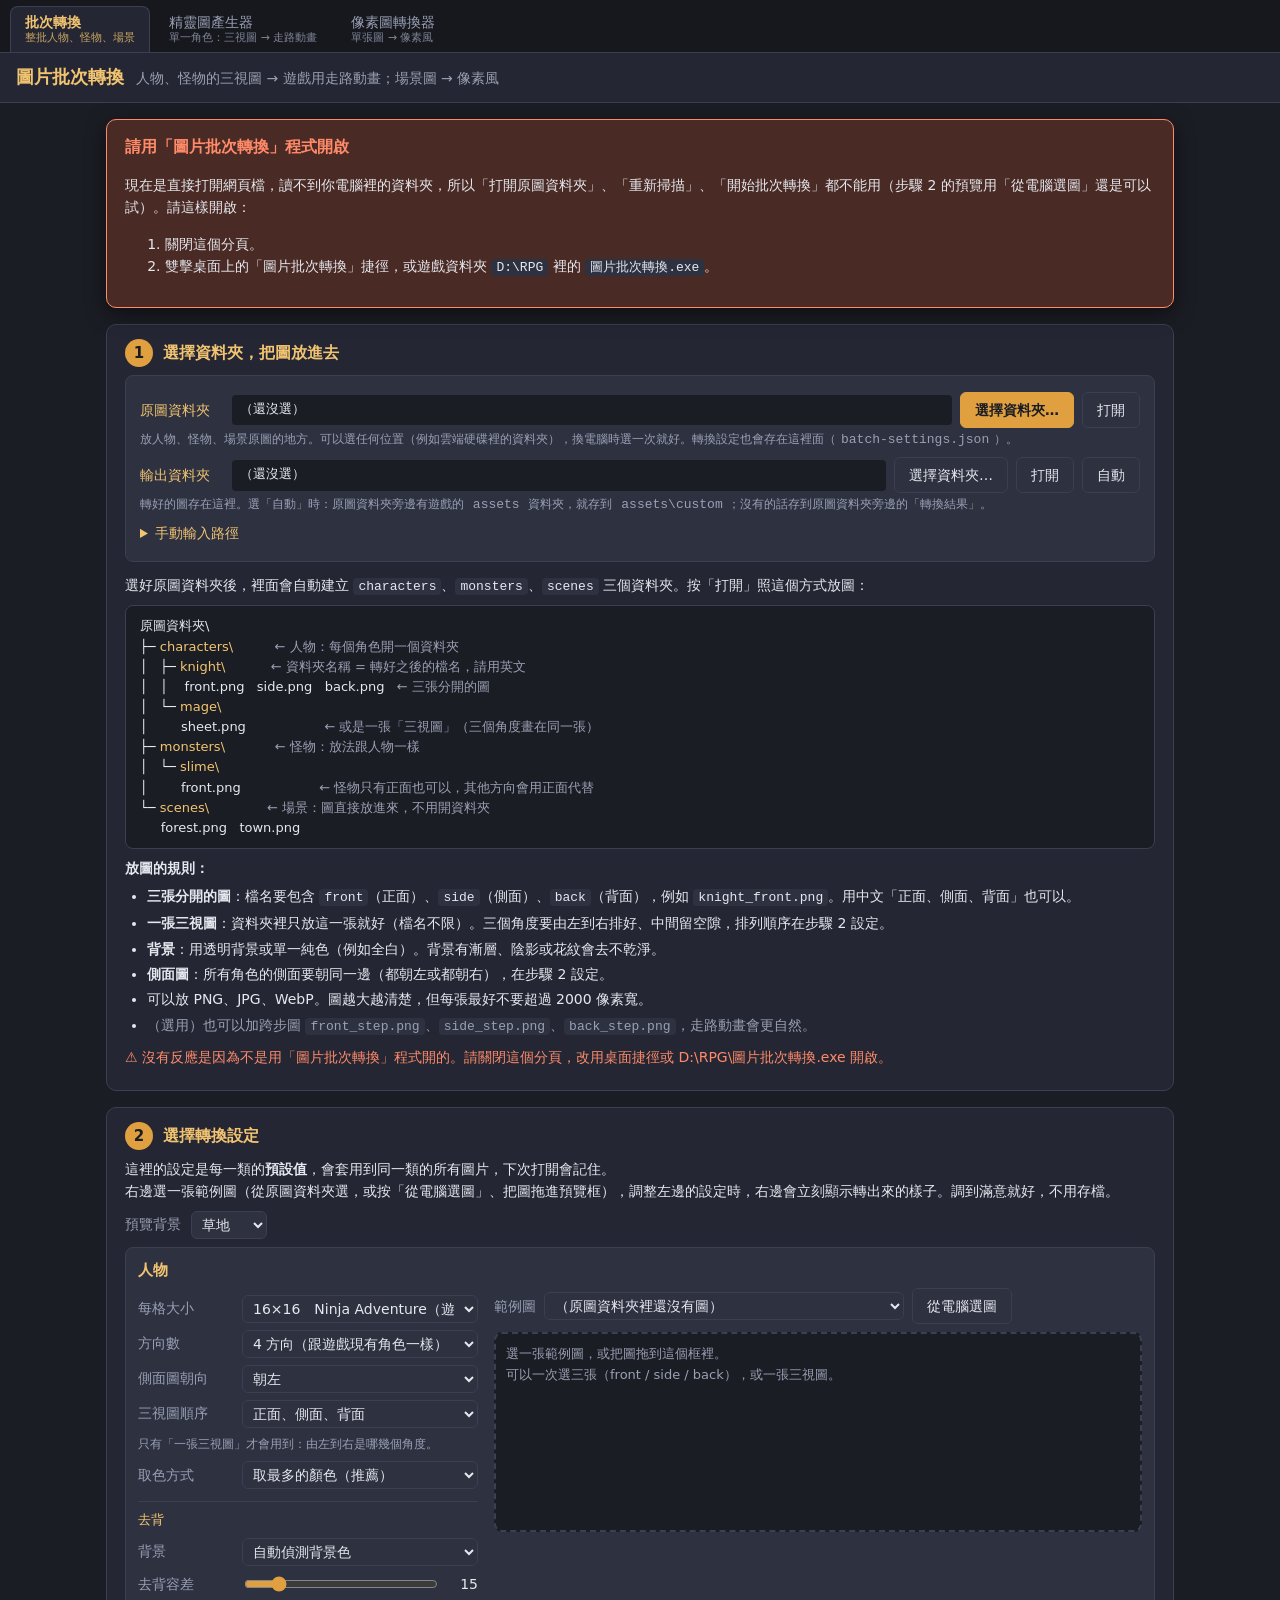
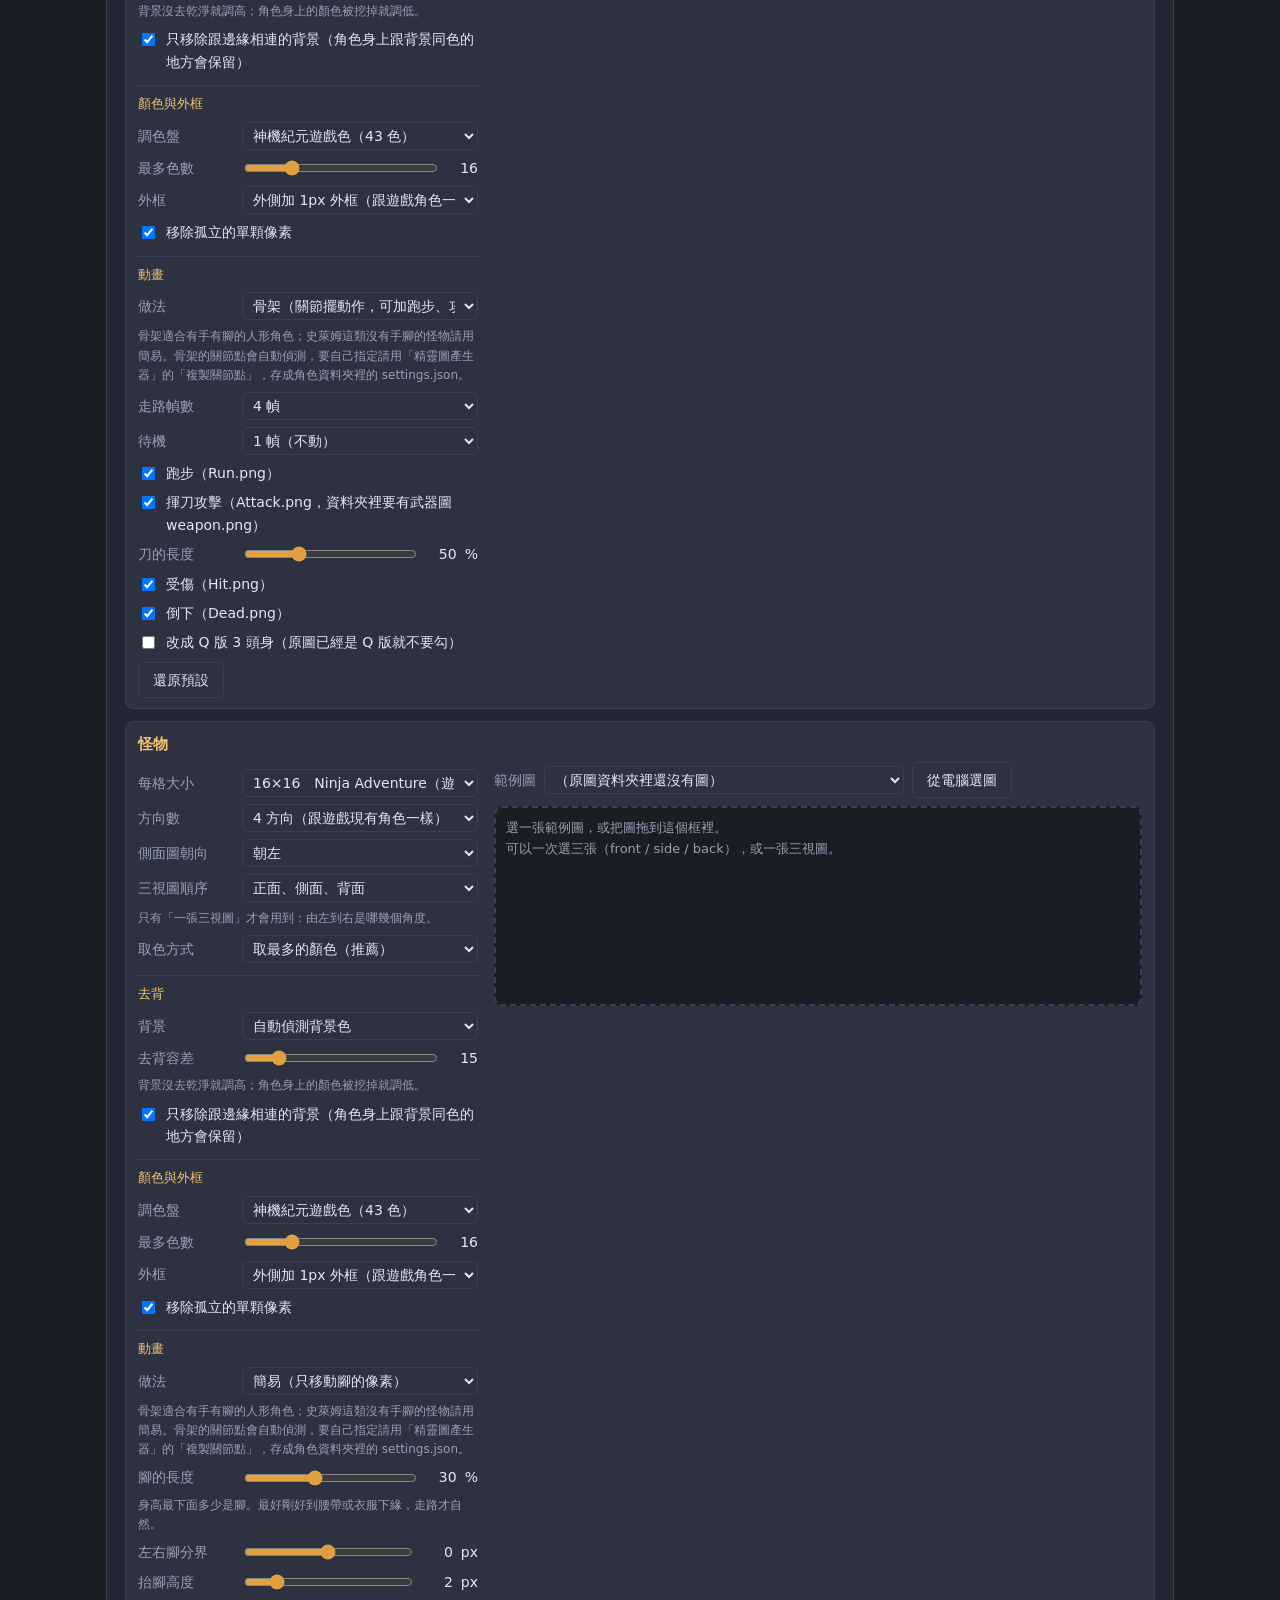
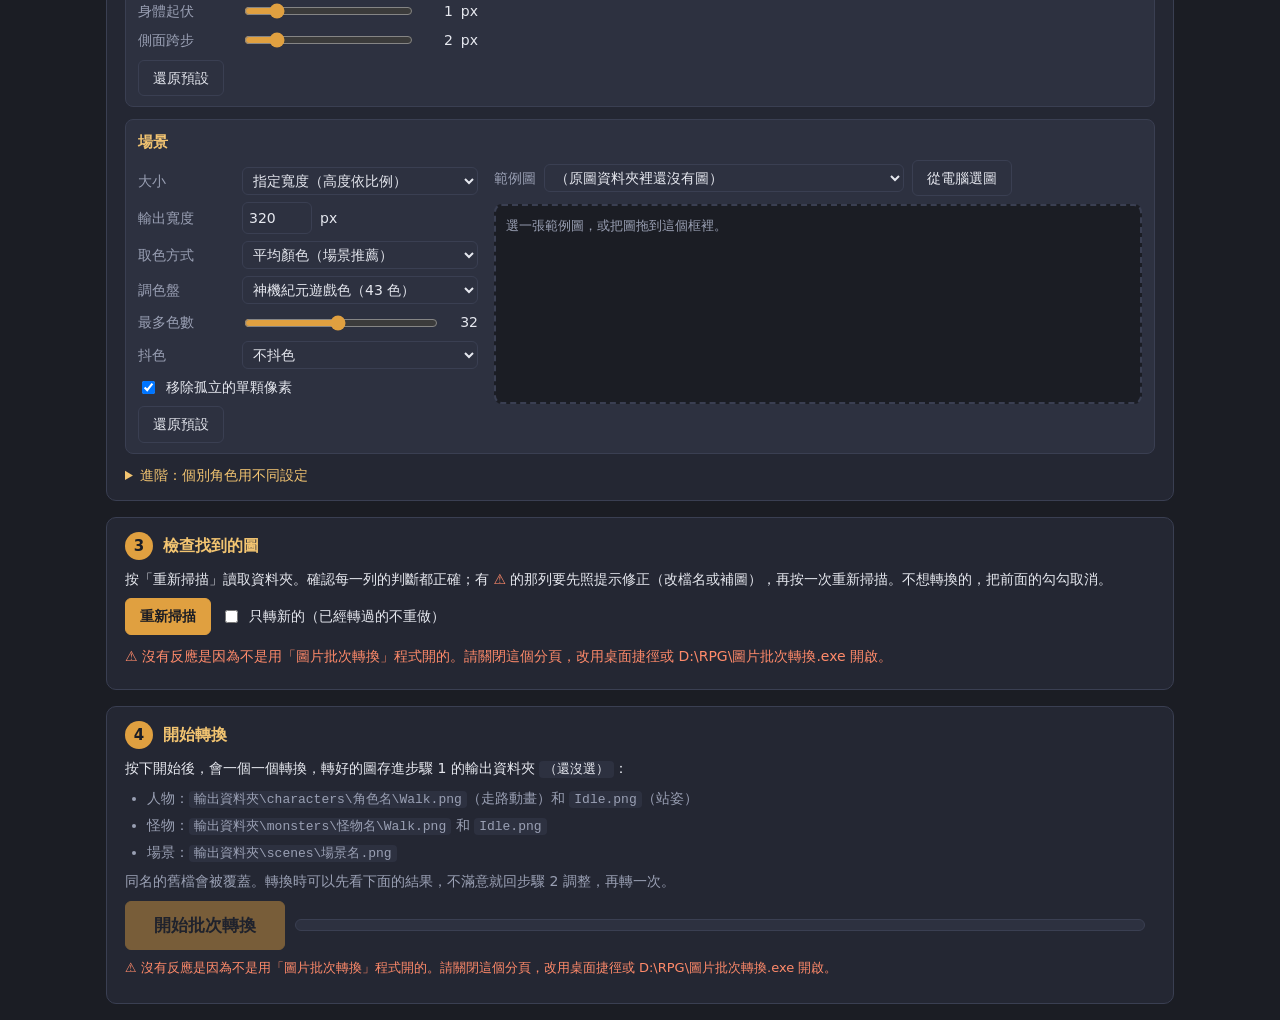
==== tools/batch.html @ 0fbf4b80 "新增圖片批次轉換工具、武士與精靈弓箭手新外觀、跑步 - 武士職業改用高解析 Q 版武士（48×64，走路、待機呼吸、跑步、揮刀、受傷、倒下） - 忍者職業換成精靈弓箭手外觀（拉弓射箭，普通射擊改成射箭" ====
<!doctype html>
<html lang="zh-Hant">
<head>
<meta charset="utf-8">
<meta name="viewport" content="width=device-width, initial-scale=1">
<title>圖片批次轉換</title>
<link rel="icon" href="batch-icon.png">
<style>
:root {
  --bg: #1b1d24; --panel: #242733; --panel2: #2d3140; --line: #3a3f52;
  --text: #e6e8ef; --dim: #9aa0b4; --accent: #e0a040; --accent2: #f2c471; --warn: #ff8a6a; --ok: #7fd18b;
}
* { box-sizing: border-box; }
html, body { margin: 0; }
body {
  background: var(--bg); color: var(--text);
  font: 14px/1.6 "Microsoft JhengHei", "PingFang TC", "Noto Sans TC", system-ui, sans-serif;
}
header { display: flex; align-items: center; gap: 12px; flex-wrap: wrap; padding: 10px 16px; background: var(--panel); border-bottom: 1px solid var(--line); }
header h1 { font-size: 18px; margin: 0; color: var(--accent2); }
header .sp { flex: 1; }
header a { color: var(--dim); }
main { max-width: 1100px; margin: 0 auto; padding: 16px; display: flex; flex-direction: column; gap: 16px; }
button, select, input[type=number], input[type=text] {
  font: inherit; color: var(--text); background: var(--panel2); border: 1px solid var(--line); border-radius: 6px;
}
button { padding: 6px 14px; cursor: pointer; }
button:hover:not(:disabled) { border-color: var(--accent); }
button:disabled { opacity: .45; cursor: default; }
button.primary { background: var(--accent); color: #1b1d24; border-color: var(--accent); font-weight: bold; }
button.big { font-size: 17px; padding: 10px 28px; }
select, input[type=number], input[type=text] { padding: 4px 6px; }
input[type=number] { width: 70px; }
input[type=color] { width: 40px; height: 28px; padding: 0 2px; border: 1px solid var(--line); border-radius: 6px; background: var(--panel2); }
input[type=range] { flex: 1; min-width: 80px; accent-color: var(--accent); }
code, pre { font-family: Consolas, "Courier New", monospace; }
code { background: var(--panel2); padding: 1px 5px; border-radius: 4px; font-size: 13px; }
[hidden] { display: none !important; }

.step { background: var(--panel); border: 1px solid var(--line); border-radius: 10px; padding: 14px 18px; }
.step > h2 { margin: 0 0 8px; font-size: 16px; color: var(--accent2); display: flex; align-items: center; gap: 10px; }
.step > h2 .n { width: 28px; height: 28px; border-radius: 50%; background: var(--accent); color: #1b1d24; display: inline-flex; align-items: center; justify-content: center; font-size: 15px; flex: none; }
.step p { margin: 6px 0; }
.step ol, .step ul { margin: 6px 0; padding-left: 22px; }
.step li { margin: 3px 0; }
.dim { color: var(--dim); }
.warn { color: var(--warn); }
.ok { color: var(--ok); }
.tree { background: var(--bg); border: 1px solid var(--line); border-radius: 8px; padding: 10px 14px; overflow-x: auto; font-size: 13px; line-height: 1.55; margin: 8px 0; white-space: pre; }
.tree b { color: var(--accent2); font-weight: normal; }
.tree i { color: var(--dim); font-style: normal; }
.folders { background: var(--panel2); border: 1px solid var(--line); border-radius: 8px; padding: 10px 14px; margin: 8px 0 12px; }
.frow { display: flex; align-items: center; gap: 8px; flex-wrap: wrap; margin: 6px 0 2px; }
.flabel { width: 84px; flex: none; color: var(--accent2); }
.fpath { flex: 1; min-width: 200px; background: var(--bg); padding: 5px 8px; word-break: break-all; }
.frow input[type=text] { flex: 1; min-width: 200px; }
.gboxes { display: flex; flex-direction: column; gap: 12px; }
.box { background: var(--panel2); border: 1px solid var(--line); border-radius: 8px; padding: 10px 12px; }
.box h3 { margin: 0 0 6px; font-size: 15px; color: var(--accent2); }
.gwrap { display: grid; grid-template-columns: minmax(280px, 340px) minmax(0, 1fr); gap: 16px; align-items: start; }
@media (max-width: 760px) { .gwrap { grid-template-columns: minmax(0, 1fr); } }
.fhead { margin: 12px 0 2px; color: var(--accent2); font-size: 13px; border-top: 1px solid var(--line); padding-top: 8px; }
.pvcol { min-width: 0; }
.pvpick { display: flex; gap: 8px; align-items: center; flex-wrap: wrap; }
.pvpick select { flex: 1; min-width: 140px; max-width: 360px; }
.pvarea { background: var(--bg); border: 2px dashed var(--line); border-radius: 8px; padding: 10px; min-height: 200px; margin-top: 8px; }
.pvarea.over { border-color: var(--accent); }
.pvmsg { font-size: 13px; }
.pvsub { font-size: 12px; color: var(--dim); margin: 10px 0 4px; }
.pvrow { display: flex; gap: 10px; flex-wrap: wrap; align-items: flex-end; }
.pvrow figure { margin: 0; text-align: center; min-width: 0; }
.pvrow figcaption { font-size: 12px; color: var(--dim); margin-top: 2px; }
.pvout canvas { image-rendering: pixelated; display: block; max-width: 100%; }
.pvout canvas.orig { image-rendering: auto; }
.stagebox { padding: 6px; border-radius: 6px; display: inline-block; max-width: 100%; }
.checker { background-color: #c8c8c8; background-image:
  linear-gradient(45deg, #9e9e9e 25%, transparent 25%), linear-gradient(-45deg, #9e9e9e 25%, transparent 25%),
  linear-gradient(45deg, transparent 75%, #9e9e9e 75%), linear-gradient(-45deg, transparent 75%, #9e9e9e 75%);
  background-size: 16px 16px; background-position: 0 0, 0 8px, 8px -8px, -8px 0; }
.bg-grass { background: #6f9a45; } .bg-camp { background: #b98f5c; } .bg-black { background: #111; } .bg-white { background: #fff; }
.row { display: flex; align-items: center; gap: 8px; margin: 7px 0; flex-wrap: wrap; }
.row > span:first-child { width: 96px; flex: none; color: var(--dim); }
.row output { width: 30px; text-align: right; font-variant-numeric: tabular-nums; }
.row select { flex: 1; min-width: 0; }
.row.chk { flex-wrap: nowrap; align-items: flex-start; }
.row.chk > span { width: auto !important; color: var(--text) !important; }
.row.chk input { margin-top: 5px; }
.hint { color: var(--dim); font-size: 12px; margin: 2px 0 6px; }
details summary { cursor: pointer; color: var(--accent2); }
.bar { display: flex; gap: 10px; align-items: center; flex-wrap: wrap; margin: 8px 0; }

.list { width: 100%; border-collapse: collapse; margin: 6px 0 12px; }
.list th, .list td { border-bottom: 1px solid var(--line); padding: 6px 8px; text-align: left; vertical-align: middle; }
.list th { color: var(--dim); font-weight: normal; font-size: 12px; }
.list td.thumbs { white-space: nowrap; }
.list img { height: 44px; max-width: 70px; object-fit: contain; background: #c8c8c8; border-radius: 3px; margin-right: 4px; vertical-align: middle; }
.tag { display: inline-block; font-size: 11px; padding: 0 6px; border-radius: 4px; background: var(--line); color: var(--dim); margin-left: 6px; }
.tag.done { background: #2f4a35; color: var(--ok); }
.grp-title { margin: 12px 0 2px; font-size: 14px; color: var(--accent2); }

.progress { height: 12px; background: var(--panel2); border-radius: 6px; overflow: hidden; border: 1px solid var(--line); flex: 1; min-width: 160px; }
.progress > div { height: 100%; width: 0; background: var(--accent); transition: width .2s; }
#log { background: var(--bg); border: 1px solid var(--line); border-radius: 8px; padding: 8px 12px; max-height: 220px; overflow-y: auto; font-size: 13px; margin-top: 8px; }
#log div { margin: 2px 0; }
.results { display: grid; grid-template-columns: repeat(auto-fill, minmax(240px, 1fr)); gap: 10px; margin-top: 10px; }
.res { background: var(--panel2); border: 1px solid var(--line); border-radius: 8px; padding: 8px 10px; }
.res.fail { border-color: var(--warn); }
.res h4 { margin: 0 0 6px; font-size: 14px; display: flex; gap: 6px; align-items: center; }
.res .pv { background: #6f9a45; border-radius: 6px; padding: 6px; display: flex; flex-direction: column; gap: 8px; align-items: flex-start; }
.res canvas { image-rendering: pixelated; display: block; }
.res .msg { font-size: 12px; margin-top: 4px; }
.res .path { font-size: 11px; color: var(--dim); margin-top: 4px; word-break: break-all; }
#noServer { position: sticky; top: 8px; z-index: 5; box-shadow: 0 6px 20px rgba(0,0,0,.5); background: #4a2a24; border: 1px solid var(--warn); border-radius: 10px; padding: 14px 18px; }
#noServer h2 { margin: 0 0 6px; font-size: 16px; color: var(--warn); }
</style>
</head>
<body>
<header>
  <h1>圖片批次轉換</h1>
  <span class="dim">人物、怪物的三視圖 → 遊戲用走路動畫；場景圖 → 像素風</span>
</header>

<main>
<section id="noServer" hidden>
  <h2>請用「圖片批次轉換」程式開啟</h2>
  <p>現在是直接打開網頁檔，讀不到你電腦裡的資料夾，所以「打開原圖資料夾」、「重新掃描」、「開始批次轉換」都不能用（步驟 2 的預覽用「從電腦選圖」還是可以試）。請這樣開啟：</p>
  <ol>
    <li>關閉這個分頁。</li>
    <li>雙擊桌面上的「圖片批次轉換」捷徑，或遊戲資料夾 <code>D:\RPG</code> 裡的 <code>圖片批次轉換.exe</code>。</li>
  </ol>
</section>

<!-- 步驟 1 -->
<section class="step">
  <h2><span class="n">1</span>選擇資料夾，把圖放進去</h2>
  <div class="folders">
    <div class="frow">
      <span class="flabel">原圖資料夾</span>
      <code class="fpath" id="srcPath">（還沒選）</code>
      <button class="primary" id="pickSrc">選擇資料夾…</button>
      <button id="openSrc">打開</button>
    </div>
    <div class="hint">放人物、怪物、場景原圖的地方。可以選任何位置（例如雲端硬碟裡的資料夾），換電腦時選一次就好。轉換設定也會存在這裡面（<code>batch-settings.json</code>）。</div>
    <div class="frow">
      <span class="flabel">輸出資料夾</span>
      <code class="fpath" id="outPath">（還沒選）</code>
      <button id="pickOut">選擇資料夾…</button>
      <button id="openOut">打開</button>
      <button id="autoOut" title="依原圖資料夾自動決定">自動</button>
    </div>
    <div class="hint">轉好的圖存在這裡。選「自動」時：原圖資料夾旁邊有遊戲的 <code>assets</code> 資料夾，就存到 <code>assets\custom</code>；沒有的話存到原圖資料夾旁邊的「轉換結果」。</div>
    <details>
      <summary>手動輸入路徑</summary>
      <div class="frow" style="margin-top:6px"><span class="flabel">原圖資料夾</span><input type="text" id="srcInput" placeholder="例如 D:\RPG\art-src"><button id="srcApply">套用</button></div>
      <div class="frow"><span class="flabel">輸出資料夾</span><input type="text" id="outInput" placeholder="例如 D:\RPG\assets\custom"><button id="outApply">套用</button></div>
    </details>
    <div id="folderMsg" class="hint" style="font-size:13px"></div>
  </div>
  <p>選好原圖資料夾後，裡面會自動建立 <code>characters</code>、<code>monsters</code>、<code>scenes</code> 三個資料夾。按「打開」照這個方式放圖：</p>
<div class="tree">原圖資料夾\
├─ <b>characters\</b>          <i>← 人物：每個角色開一個資料夾</i>
│   ├─ <b>knight\</b>           <i>← 資料夾名稱 = 轉好之後的檔名，請用英文</i>
│   │    front.png   side.png   back.png   <i>← 三張分開的圖</i>
│   └─ <b>mage\</b>
│        sheet.png                   <i>← 或是一張「三視圖」（三個角度畫在同一張）</i>
├─ <b>monsters\</b>            <i>← 怪物：放法跟人物一樣</i>
│   └─ <b>slime\</b>
│        front.png                   <i>← 怪物只有正面也可以，其他方向會用正面代替</i>
└─ <b>scenes\</b>              <i>← 場景：圖直接放進來，不用開資料夾</i>
     forest.png   town.png</div>
  <p><b>放圖的規則：</b></p>
  <ul>
    <li><b>三張分開的圖</b>：檔名要包含 <code>front</code>（正面）、<code>side</code>（側面）、<code>back</code>（背面），例如 <code>knight_front.png</code>。用中文「正面、側面、背面」也可以。</li>
    <li><b>一張三視圖</b>：資料夾裡只放這一張就好（檔名不限）。三個角度要由左到右排好、中間留空隙，排列順序在步驟 2 設定。</li>
    <li><b>背景</b>：用透明背景或單一純色（例如全白）。背景有漸層、陰影或花紋會去不乾淨。</li>
    <li><b>側面圖</b>：所有角色的側面要朝同一邊（都朝左或都朝右），在步驟 2 設定。</li>
    <li>可以放 PNG、JPG、WebP。圖越大越清楚，但每張最好不要超過 2000 像素寬。</li>
    <li><span class="dim">（選用）也可以加跨步圖 <code>front_step.png</code>、<code>side_step.png</code>、<code>back_step.png</code>，走路動畫會更自然。</span></li>
  </ul>
  <div class="bar"><span class="dim" id="openMsg">放好之後回到這個視窗，繼續步驟 2。</span></div>
</section>

<!-- 步驟 2 -->
<section class="step">
  <h2><span class="n">2</span>選擇轉換設定</h2>
  <p>這裡的設定是每一類的<b>預設值</b>，會套用到同一類的所有圖片，下次打開會記住。<br>
  右邊選一張範例圖（從原圖資料夾選，或按「從電腦選圖」、把圖拖進預覽框），調整左邊的設定時，右邊會立刻顯示轉出來的樣子。調到滿意就好，不用存檔。</p>
  <div class="bar"><span class="dim">預覽背景</span><select id="pvBg"></select></div>
  <div class="gboxes">
    <div class="box" data-group="characters"><h3>人物</h3><div class="gwrap"><div class="form"></div><div class="pvcol"></div></div></div>
    <div class="box" data-group="monsters"><h3>怪物</h3><div class="gwrap"><div class="form"></div><div class="pvcol"></div></div></div>
    <div class="box" data-group="scenes"><h3>場景</h3><div class="gwrap"><div class="form"></div><div class="pvcol"></div></div></div>
  </div>
  <details style="margin-top:10px">
    <summary>進階：個別角色用不同設定</summary>
    <p class="hint" style="font-size:13px">在角色資料夾裡放一個 <code>settings.json</code>，只寫要改的項目，其他照上面的設定。場景則是放一個跟圖同名的 json，例如 <code>forest.json</code>。例如某隻大型怪物要 32×32、側面朝右：</p>
    <div class="tree">{ "w": 32, "h": 32, "sideFacing": "right" }</div>
    <p class="hint" style="font-size:13px">人物、怪物可以用的項目：<code>w</code>、<code>h</code>（每格大小）、<code>dirCount</code>（"4" 或 "8"）、<code>sideFacing</code>（"left" 或 "right"）、<code>sheetOrder</code>（例如 "front,side,back"）、<code>colors</code>、<code>palette</code>（"game"、"auto"…）、<code>outline</code>（"outer"、"inner"、"none"）、<code>bgMode</code>（"auto"、"manual"、"off"）、<code>bgManual</code>（例如 "#ffffff"）、<code>bgTol</code>、<code>legRatio</code>（腳的長度 %）、<code>lift</code>、<code>bob</code>、<code>stride</code>。<br>
    場景可以用的項目：<code>outW</code>（輸出寬度）、<code>scale</code>、<code>sizeBy</code>（"width" 或 "scale"）、<code>colors</code>、<code>palette</code>、<code>dither</code>（"none"、"bayer"、"fs"）。</p>
  </details>
</section>

<!-- 步驟 3 -->
<section class="step">
  <h2><span class="n">3</span>檢查找到的圖</h2>
  <p>按「重新掃描」讀取資料夾。確認每一列的判斷都正確；有 <span class="warn">⚠</span> 的那列要先照提示修正（改檔名或補圖），再按一次重新掃描。不想轉換的，把前面的勾勾取消。</p>
  <div class="bar">
    <button class="primary" id="btnScan">重新掃描</button>
    <label class="row chk" style="margin:0"><input type="checkbox" id="onlyNew"><span>只轉新的（已經轉過的不重做）</span></label>
    <span id="scanMsg" class="dim"></span>
  </div>
  <div id="scanList"></div>
</section>

<!-- 步驟 4 -->
<section class="step">
  <h2><span class="n">4</span>開始轉換</h2>
  <p>按下開始後，會一個一個轉換，轉好的圖存進步驟 1 的輸出資料夾 <code class="outText">（還沒選）</code>：</p>
  <ul class="dim">
    <li>人物：<code>輸出資料夾\characters\角色名\Walk.png</code>（走路動畫）和 <code>Idle.png</code>（站姿）</li>
    <li>怪物：<code>輸出資料夾\monsters\怪物名\Walk.png</code> 和 <code>Idle.png</code></li>
    <li>場景：<code>輸出資料夾\scenes\場景名.png</code></li>
  </ul>
  <p class="dim">同名的舊檔會被覆蓋。轉換時可以先看下面的結果，不滿意就回步驟 2 調整，再轉一次。</p>
  <div class="bar">
    <button class="primary big" id="btnStart" disabled>開始批次轉換</button>
    <button id="btnStop" hidden>停止</button>
    <div class="progress"><div id="prog"></div></div>
    <span id="progMsg" class="dim"></span>
  </div>
  <div id="startMsg" class="hint" style="font-size:13px"></div>
  <div class="bar" id="doneBar" hidden>
    <button id="btnOpenOut">打開輸出資料夾</button>
    <span id="doneMsg"></span>
  </div>
  <div id="log" hidden></div>
  <div class="results" id="results"></div>
</section>
</main>

<script src="tool-nav.js"></script>
<script src="pixel-core.js"></script>
<script src="sprite-core.js"></script>
<script src="rig-core.js"></script>
<script>
'use strict';
const $ = id => document.getElementById(id);
const esc = s => String(s).replace(/[&<>"']/g, c => ({ '&': '&amp;', '<': '&lt;', '>': '&gt;', '"': '&quot;', "'": '&#39;' }[c]));
const store = {
  get(k) { try { return JSON.parse(localStorage.getItem(k)); } catch (e) { return null; } },
  set(k, v) { try { localStorage.setItem(k, JSON.stringify(v)); } catch (e) { /* 存不了就略過 */ } },
};
const GROUPS = {
  characters: { label: '人物', kind: 'sprite' },
  monsters: { label: '怪物', kind: 'sprite' },
  scenes: { label: '場景', kind: 'scene' },
};

// ---------- 設定 ----------
// mode：rig 骨架（人物預設）、pixel 簡易（怪物預設，史萊姆這類沒有手腳的也能用）
const spriteDefaults = (mode = 'pixel') => Object.assign({}, RIG_DEFAULTS, {
  size: '16x16', w: 16, h: 16, dirCount: '4', sideFacing: 'left', sheetOrder: 'front,side,back', resample: 'mode', diagSide: 25,
  bgMode: 'auto', bgManual: '#ffffff', bgTol: 15, bgFlood: true, palette: 'game', colors: 16, outline: 'outer', cleanFloat: true,
  legRatio: 30, legSplit: 0,
}, animDefaults(16), { animMode: mode });
const sceneDefaults = () => ({ sizeBy: 'width', outW: 320, scale: 4, resample: 'average', palette: 'game', colors: 32, dither: 'none', ditherStr: 40, cleanFloat: true });
const DEFAULT_CFG = () => ({ characters: spriteDefaults('rig'), monsters: spriteDefaults('pixel'), scenes: sceneDefaults() });
const cfg = DEFAULT_CFG();
{
  const saved = store.get('batch.settings') || {};
  for (const g in cfg) Object.assign(cfg[g], saved[g] || {});
}
// 設定同時存在瀏覽器和 原圖資料夾/batch-settings.json（後者電腦重灌也不會不見）
let saveTimer = 0;
const saveCfg = () => {
  store.set('batch.settings', cfg);
  if (!location.protocol.startsWith('http')) return;
  clearTimeout(saveTimer);
  saveTimer = setTimeout(() => fetch('/api/settings', { method: 'POST', body: JSON.stringify(cfg) }).catch(() => {}), 400);
};
async function loadCfgFile() {
  if (!location.protocol.startsWith('http')) return;
  try {
    const saved = await (await fetch('/api/settings')).json();
    if (!saved || !Object.keys(saved).length) { saveCfg(); return; } // 第一次：把目前的設定存成檔案
    for (const g in cfg) if (saved[g]) Object.assign(cfg[g], saved[g]);
    store.set('batch.settings', cfg);
    for (const g in cfg) { fillForm(g); schedulePreview(g); }
    renderScan();
  } catch (e) { /* 讀不到就用瀏覽器裡的設定 */ }
}

const palOptions = Object.entries(PALETTES).filter(([k]) => k !== 'none' && k !== 'custom').map(([k, p]) => [k, p.label]);
const SPRITE_FIELDS = [
  { k: 'size', label: '每格大小', opts: SIZES.map(p => [p.id, p.label]) },
  { k: 'wh', label: '寬 × 高', custom: true, show: s => s.size === 'custom' },
  { k: 'dirCount', label: '方向數', opts: [['4', '4 方向（跟遊戲現有角色一樣）'], ['8', '8 方向（斜向自動產生）']] },
  { k: 'sideFacing', label: '側面圖朝向', opts: [['left', '朝左'], ['right', '朝右']] },
  { k: 'sheetOrder', label: '三視圖順序', opts: [
    ['front,side,back', '正面、側面、背面'], ['front,back,side', '正面、背面、側面'], ['side,front,back', '側面、正面、背面'],
    ['back,side,front', '背面、側面、正面'], ['front,frontDiag,side,back', '正面、斜前方、側面、背面（四視圖）'],
    ['front,frontDiag,side,backDiag,back', '正面、斜前方、側面、斜後方、背面（五視圖）']],
    hint: '只有「一張三視圖」才會用到：由左到右是哪幾個角度。' },
  { k: 'diagSide', label: '斜向側面比重', type: 'range', min: 0, max: 100, show: s => s.dirCount === '8',
    hint: '自動產生斜向圖時，側面圖用多少。臉上出現多餘的眼睛就調低；側面輪廓（頭髮、鼻子）不見了就調高。' },
  { k: 'resample', label: '取色方式', opts: [['mode', '取最多的顏色（推薦）'], ['average', '平均顏色（較平滑）'], ['nearest', '最近鄰（銳利）']] },
  { head: '去背' },
  { k: 'bgMode', label: '背景', opts: [['auto', '自動偵測背景色'], ['manual', '手動指定背景色'], ['off', '不去背（本來就是透明背景）']] },
  { k: 'bgManual', label: '背景色', type: 'color', show: s => s.bgMode === 'manual' },
  { k: 'bgTol', label: '去背容差', type: 'range', min: 0, max: 100, show: s => s.bgMode !== 'off', hint: '背景沒去乾淨就調高；角色身上的顏色被挖掉就調低。' },
  { k: 'bgFlood', label: '只移除跟邊緣相連的背景（角色身上跟背景同色的地方會保留）', type: 'check', show: s => s.bgMode !== 'off' },
  { head: '顏色與外框' },
  { k: 'palette', label: '調色盤', opts: palOptions },
  { k: 'colors', label: '最多色數', type: 'range', min: 2, max: 64 },
  { k: 'outline', label: '外框', opts: [['outer', '外側加 1px 外框（跟遊戲角色一樣）'], ['inner', '內側描邊'], ['none', '無']] },
  { k: 'cleanFloat', label: '移除孤立的單顆像素', type: 'check' },
  { head: '動畫' },
  { k: 'animMode', label: '做法', opts: [['rig', '骨架（關節擺動作，可加跑步、攻擊等）'], ['pixel', '簡易（只移動腳的像素）']],
    hint: '骨架適合有手有腳的人形角色；史萊姆這類沒有手腳的怪物請用簡易。骨架的關節點會自動偵測，要自己指定請用「精靈圖產生器」的「複製關節點」，存成角色資料夾裡的 settings.json。' },
  { k: 'rigFrames', label: '走路幀數', opts: [['4', '4 幀'], ['6', '6 幀'], ['8', '8 幀']], show: s => s.animMode === 'rig' },
  { k: 'idleFrames', label: '待機', opts: [['1', '1 幀（不動）'], ['4', '4 幀（呼吸）']], show: s => s.animMode === 'rig' },
  { k: 'actRun', label: '跑步（Run.png）', type: 'check', show: s => s.animMode === 'rig' },
  { k: 'actAtk', label: '揮刀攻擊（Attack.png，資料夾裡要有武器圖 weapon.png）', type: 'check', show: s => s.animMode === 'rig' },
  { k: 'weaponLen', label: '刀的長度', type: 'range', min: 20, max: 120, unit: '%', show: s => s.animMode === 'rig' && s.actAtk },
  { k: 'actHit', label: '受傷（Hit.png）', type: 'check', show: s => s.animMode === 'rig' },
  { k: 'actDead', label: '倒下（Dead.png）', type: 'check', show: s => s.animMode === 'rig' },
  { k: 'chibiOn', label: '改成 Q 版 3 頭身（原圖已經是 Q 版就不要勾）', type: 'check', show: s => s.animMode === 'rig' },
  { k: 'legRatio', label: '腳的長度', type: 'range', min: 10, max: 60, unit: '%', show: s => s.animMode !== 'rig', hint: '身高最下面多少是腳。最好剛好到腰帶或衣服下緣，走路才自然。' },
  { k: 'legSplit', label: '左右腳分界', type: 'range', min: -6, max: 6, unit: 'px', show: s => s.animMode !== 'rig' },
  { k: 'lift', label: '抬腳高度', type: 'range', min: 0, max: 12, unit: 'px', show: s => s.animMode !== 'rig' },
  { k: 'bob', label: '身體起伏', type: 'range', min: 0, max: 6, unit: 'px', show: s => s.animMode !== 'rig' },
  { k: 'stride', label: '側面跨步', type: 'range', min: 0, max: 12, unit: 'px', show: s => s.animMode !== 'rig' },
];
const SCENE_FIELDS = [
  { k: 'sizeBy', label: '大小', opts: [['width', '指定寬度（高度依比例）'], ['scale', '依倍率縮小']] },
  { k: 'outW', label: '輸出寬度', type: 'number', min: 16, max: 2048, unit: 'px', show: s => s.sizeBy === 'width' },
  { k: 'scale', label: '縮小倍率', type: 'range', min: 2, max: 32, unit: '倍', show: s => s.sizeBy === 'scale' },
  { k: 'resample', label: '取色方式', opts: [['average', '平均顏色（場景推薦）'], ['mode', '取最多的顏色'], ['nearest', '最近鄰（銳利）']] },
  { k: 'palette', label: '調色盤', opts: palOptions },
  { k: 'colors', label: '最多色數', type: 'range', min: 2, max: 64 },
  { k: 'dither', label: '抖色', opts: [['none', '不抖色'], ['bayer', '格狀抖色（復古感）'], ['fs', '擴散抖色（較細緻）']] },
  { k: 'ditherStr', label: '抖色強度', type: 'range', min: 0, max: 100, show: s => s.dither !== 'none' },
  { k: 'cleanFloat', label: '移除孤立的單顆像素', type: 'check' },
];
const fieldsOf = g => GROUPS[g].kind === 'scene' ? SCENE_FIELDS : SPRITE_FIELDS;

function buildForms() {
  for (const box of document.querySelectorAll('.box[data-group]')) {
    const g = box.dataset.group, html = [];
    for (const f of fieldsOf(g)) {
      if (f.head) { html.push(`<div class="fhead">${f.head}</div>`); if (f.hint) html.push(`<div class="hint">${f.hint}</div>`); continue; }
      let ctl;
      if (f.custom) ctl = `<input type="number" data-k="w" min="8" max="256"> × <input type="number" data-k="h" min="8" max="256"> px`;
      else if (f.opts) ctl = `<select data-k="${f.k}">${f.opts.map(([v, l]) => `<option value="${v}">${esc(l)}</option>`).join('')}</select>`;
      else if (f.type === 'range') ctl = `<input type="range" data-k="${f.k}" min="${f.min}" max="${f.max}"><output></output>${f.unit || ''}`;
      else if (f.type === 'number') ctl = `<input type="number" data-k="${f.k}" min="${f.min}" max="${f.max}"> ${f.unit || ''}`;
      else if (f.type === 'color') ctl = `<input type="color" data-k="${f.k}">`;
      if (f.type === 'check') html.push(`<label class="row chk" data-f="${f.k}"><input type="checkbox" data-k="${f.k}"><span>${f.label}</span></label>`);
      else html.push(`<div class="row" data-f="${f.k}"><span>${f.label}</span>${ctl}</div>`);
      if (f.hint) html.push(`<div class="hint" data-f="${f.k}">${f.hint}</div>`);
    }
    html.push(`<div class="bar" style="margin-bottom:0"><button data-reset>還原預設</button></div>`);
    const form = box.querySelector('.form');
    form.insertAdjacentHTML('beforeend', html.join(''));
    form.addEventListener('input', e => {
      const el = e.target, k = el.dataset.k; if (!k) return;
      const s = cfg[g];
      s[k] = el.type === 'checkbox' ? el.checked : (el.type === 'range' || el.type === 'number') ? Number(el.value) || 0 : el.value;
      if (k === 'size') { const p = SIZES.find(x => x.id === s.size); if (p && p.w) { s.w = p.w; s.h = p.h; } }
      if (k === 'w' || k === 'h') { const p = SIZES.find(x => x.w === s.w && x.h === s.h); s.size = p ? p.id : 'custom'; }
      if (GROUPS[g].kind === 'sprite' && (k === 'size' || k === 'h')) Object.assign(s, animDefaults(clamp(s.h | 0, 8, 256)));
      saveCfg(); fillForm(g); schedulePreview(g);
      if (k === 'sheetOrder' || k === 'dirCount' || k === 'sizeBy' || k === 'outW' || k === 'scale') renderScan();
    });
    box.querySelector('[data-reset]').onclick = () => {
      Object.assign(cfg[g], GROUPS[g].kind === 'scene' ? sceneDefaults() : spriteDefaults(g === 'characters' ? 'rig' : 'pixel'));
      saveCfg(); fillForm(g); renderScan(); schedulePreview(g);
    };
    fillForm(g);
  }
}
function fillForm(g) {
  const box = document.querySelector(`.box[data-group="${g}"]`), s = cfg[g];
  for (const el of box.querySelectorAll('[data-k]')) {
    const k = el.dataset.k;
    if (el.type === 'checkbox') el.checked = !!s[k]; else if (document.activeElement !== el || el.type !== 'number') el.value = s[k];
    if (el.type === 'range') el.nextElementSibling.textContent = el.value;
  }
  for (const f of fieldsOf(g)) if (f.show) for (const el of box.querySelectorAll(`[data-f="${f.k}"]`)) el.hidden = !f.show(s);
}

// 個別設定（settings.json）蓋過全體設定
function spriteSettings(g, item) {
  const o = Object.assign({}, item.settings || {});
  if (o.size) { const p = SIZES.find(x => x.id === o.size); if (p && p.w) { o.w = o.w || p.w; o.h = o.h || p.h; } }
  for (const k of ['dirCount', 'outlineN']) if (k in o) o[k] = String(o[k]);
  const base = Object.assign({}, SPRITE_DEFAULTS, RIG_DEFAULTS, cfg[g]);
  // 個別設定改了大小、但沒指定動畫數值時，動畫用新大小的建議值
  if (o.h) for (const [k, v] of Object.entries(animDefaults(clamp(o.h | 0, 8, 256)))) if (!(k in o)) base[k] = v;
  return Object.assign(base, o);
}
function sceneSettings(item) { return Object.assign({}, sceneDefaults(), cfg.scenes, item.settings || {}); }

// ---------- 掃描 ----------
let scanData = null;
const selected = {}; // `${group}/${name}` → 要不要轉
const api = (p, opt) => fetch(p, opt).then(async r => { if (!r.ok) throw new Error(await r.text()); return r.json(); });
const SLOT_NAMES = Object.fromEntries(SLOTS.map(s => [s.id, s.label]));
const SHEET_NAMES = { front: '正面', back: '背面', side: '側面', frontDiag: '斜前方', backDiag: '斜後方' };

// 依檔名決定怎麼轉：三張分開的圖（views）或一張三視圖（sheet）
function planSprite(g, item) {
  const p = { ok: true, warn: [], err: [] }, files = item.files.filter(f => !['weapon', 'ammo'].includes(guessSlot(f)));
  if (item.settingsError) p.err.push(item.settingsError);
  p.weapon = item.files.find(f => guessSlot(f) === 'weapon') || null;
  p.ammo = item.files.find(f => guessSlot(f) === 'ammo') || null;
  const ss = spriteSettings(g, item), rig = ss.animMode === 'rig';
  if (p.weapon && !rig) p.warn.push('有武器圖，但「簡易」做法不會用到（改成「骨架」才有攻擊動畫）');
  if (rig && ss.actAtk && !p.weapon) p.warn.push('沒有武器圖（weapon.png），攻擊動畫只會揮手');
  if (!files.length) { p.err.push('資料夾裡沒有圖片'); }
  else if (files.length === 1 && guessSlot(files[0]) !== 'front') {
    p.mode = 'sheet'; p.sheetFile = files[0];
    const order = spriteSettings(g, item).sheetOrder.split(',');
    p.desc = `一張三視圖，由左到右當作「${order.map(o => SHEET_NAMES[o]).join('、')}」`;
  } else {
    p.mode = 'views'; p.slots = {};
    const unknown = [], dup = [];
    for (const f of files) {
      const id = guessSlot(f);
      if (!id) unknown.push(f); else if (p.slots[id]) dup.push(f); else p.slots[id] = f;
    }
    if (unknown.length) p.err.push(`認不出這些檔名是哪個角度：${unknown.join('、')}。請在檔名加上 front / side / back（或 正面 / 側面 / 背面）。如果是一張三視圖，資料夾裡只能放它一張。`);
    if (dup.length) p.err.push(`有重複的角度：${dup.join('、')}`);
    if (!p.slots.front) p.err.push('缺少正面圖（檔名要有 front 或 正面）');
    const missing = ['side', 'back'].filter(id => !p.slots[id]);
    if (p.slots.front && missing.length) p.warn.push(`沒有${missing.map(id => SLOT_NAMES[id]).join('、')}圖，會用正面圖代替`);
    p.desc = Object.entries(p.slots).map(([id, f]) => `${SLOT_NAMES[id]}：${f}`).join('　');
  }
  if (p.err.length) p.ok = false;
  return p;
}
function planScene(item) {
  const p = { ok: !item.settingsError, warn: [], err: item.settingsError ? [item.settingsError] : [], mode: 'scene' };
  const s = sceneSettings(item);
  p.desc = s.sizeBy === 'scale' ? `縮小 ${s.scale} 倍` : `寬度縮成 ${s.outW} px`;
  return p;
}
const planOf = (g, item) => GROUPS[g].kind === 'scene' ? planScene(item) : planSprite(g, item);

const NEED_SERVER = '<span class="warn">⚠ 沒有反應是因為不是用「圖片批次轉換」程式開的。請關閉這個分頁，改用桌面捷徑或 D:\\RPG\\圖片批次轉換.exe 開啟。</span>';
let serverOk = false;
// 直接打開網頁檔時：如果批次伺服器已經在跑，自動跳過去
async function findServer() {
  for (let p = 8090; p <= 8095; p++) {
    const origin = `http://localhost:${p}`;
    if (location.origin === origin) continue;
    try {
      const ctl = new AbortController(), t = setTimeout(() => ctl.abort(), 600);
      await fetch(origin + '/api/scan', { mode: 'no-cors', signal: ctl.signal });
      clearTimeout(t);
      location.href = origin + '/tools/batch.html';
      return true;
    } catch (e) { /* 這個埠沒有 */ }
  }
  return false;
}
function setServer(ok) {
  serverOk = ok;
  $('noServer').hidden = ok;
  if (!ok) { $('openMsg').innerHTML = NEED_SERVER; $('scanMsg').innerHTML = NEED_SERVER; $('scanList').innerHTML = ''; }
  updateStart();
}
const NEED_FOLDER = '<span class="warn">⚠ 還沒選原圖資料夾，請先在步驟 1 按「選擇資料夾…」。</span>';
async function scan() {
  $('scanMsg').textContent = '讀取中…';
  try {
    const r = await api('/api/scan');
    setServer(true);
    if (r.needFolder) {
      scanData = null;
      $('scanMsg').innerHTML = NEED_FOLDER; $('scanList').innerHTML = '';
      $('folderMsg').innerHTML = '<span class="warn">第一次使用：請先選擇原圖資料夾。</span>';
      for (const g in GROUPS) { samples[g] = samples[g] && samples[g].local ? samples[g] : null; fillSampleSelect(g); runPreview(g); }
      updateStart();
      return;
    }
    scanData = r;
  } catch (e) {
    scanData = null;
    setServer(false);
    if (await findServer()) return;
    $('noServer').scrollIntoView({ behavior: 'smooth', block: 'nearest' });
    return;
  }
  renderScan();
  refreshSamples();
}
function renderScan() {
  if (!scanData) return;
  const out = [];
  let total = 0, okCount = 0;
  for (const g in GROUPS) {
    const { items, loose } = scanData.groups[g];
    out.push(`<div class="grp-title">${GROUPS[g].label}（${items.length}）</div>`);
    if (loose.length) out.push(`<div class="warn">⚠ 這些圖直接放在 ${g} 裡，沒有放進角色資料夾，不會被轉換：${loose.map(esc).join('、')}。請為每個角色開一個資料夾，把圖搬進去。</div>`);
    if (!items.length) { out.push(`<div class="dim">還沒有放圖。</div>`); continue; }
    out.push('<table class="list"><tr><th></th><th>名稱</th><th>原圖</th><th>判斷結果</th></tr>');
    for (const it of items) {
      const key = g + '/' + it.name, p = planOf(g, it);
      total++; if (p.ok) okCount++;
      if (!(key in selected)) selected[key] = true;
      const thumbs = it.files.slice(0, 6).map(f => `<img src="/src/${it.dir.split('/').map(encodeURIComponent).join('/')}/${encodeURIComponent(f)}" title="${esc(f)}" loading="lazy">`).join('');
      const msg = [p.desc ? esc(p.desc) : '', ...p.warn.map(w => `<div class="dim">・${esc(w)}</div>`), ...p.err.map(e => `<div class="warn">⚠ ${esc(e)}</div>`)].join('');
      out.push(`<tr><td><input type="checkbox" data-key="${esc(key)}" ${p.ok && selected[key] ? 'checked' : ''} ${p.ok ? '' : 'disabled'}></td>
        <td>${esc(it.name)}${it.done ? '<span class="tag done">已轉過</span>' : ''}${it.settings ? '<span class="tag">有個別設定</span>' : ''}</td>
        <td class="thumbs">${thumbs}</td><td>${msg}</td></tr>`);
    }
    out.push('</table>');
  }
  $('scanList').innerHTML = out.join('');
  const bad = total - okCount;
  $('scanMsg').innerHTML = !total ? '資料夾裡還沒有圖，請先完成步驟 1。'
    : `找到 ${total} 個，<span class="ok">${okCount} 個可以轉換</span>${bad ? `，<span class="warn">${bad} 個要先修正</span>` : ''}。`;
  updateStart();
}
$('scanList').addEventListener('change', e => { const k = e.target.dataset.key; if (k) { selected[k] = e.target.checked; updateStart(); } });
$('onlyNew').checked = !!store.get('batch.onlyNew');
$('onlyNew').onchange = () => { store.set('batch.onlyNew', $('onlyNew').checked); updateStart(); };

function jobs() {
  const list = [];
  if (!scanData) return list;
  for (const g in GROUPS) for (const it of scanData.groups[g].items) {
    const p = planOf(g, it);
    if (!p.ok || !selected[g + '/' + it.name]) continue;
    if ($('onlyNew').checked && it.done) continue;
    list.push({ g, item: it, plan: p });
  }
  return list;
}
let running = false, stopFlag = false;
function updateStart() {
  const n = jobs().length;
  $('btnStart').disabled = running || !n;
  $('btnStart').textContent = n ? `開始批次轉換（${n} 個）` : '開始批次轉換';
  // 按鈕不能按時，說明原因
  let why = '';
  if (running) why = '';
  else if (!serverOk) why = NEED_SERVER;
  else if (!scanData) why = folders && !folders.src ? NEED_FOLDER : '請先在步驟 3 按「重新掃描」。';
  else if (!n) {
    const all = Object.values(scanData.groups).reduce((a, g) => a + g.items.length, 0);
    why = !all ? '⚠ 原圖資料夾裡還沒有圖，請先完成步驟 1，再到步驟 3 按「重新掃描」。'
      : $('onlyNew').checked ? '⚠ 全部都已經轉過了。要重做的話，把步驟 3 的「只轉新的」取消勾選。'
      : '⚠ 沒有可以轉換的項目：請在步驟 3 修正有 ⚠ 的項目，或勾選要轉換的項目。';
  }
  $('startMsg').innerHTML = why;
}

// ---------- 轉換 ----------
function loadImage(dir, file, max) {
  const url = '/src/' + dir.split('/').map(encodeURIComponent).join('/') + '/' + encodeURIComponent(file);
  return fetch(url).then(r => { if (!r.ok) throw new Error('讀不到 ' + file); return r.blob(); })
    .then(blob => new Promise((ok, fail) => loadBlob(blob, img => ok(imageToData(img, max)), () => fail(new Error(`${file} 不是可以讀取的圖片`)))));
}
async function saveText(text, path) {
  const r = await fetch('/api/save?p=' + encodeURIComponent(path), { method: 'POST', body: text });
  if (!r.ok) throw new Error('存檔失敗：' + await r.text());
  return (await r.json()).path;
}
async function savePng(img, path) {
  const c = document.createElement('canvas'); c.width = img.width; c.height = img.height;
  c.getContext('2d').putImageData(img, 0, 0);
  const blob = await new Promise(r => c.toBlob(r, 'image/png'));
  const r = await fetch('/api/save?p=' + encodeURIComponent(path), { method: 'POST', body: blob });
  if (!r.ok) throw new Error('存檔失敗：' + await r.text());
  return (await r.json()).path; // 完整路徑
}
const view = (full, rect) => ({ data: rect ? crop(full, rect.x, rect.y, rect.w, rect.h) : full, bg: autoBg(full) });
// 產生器的提示是針對它自己的畫面寫的，換成這裡的說法
const fixMsg = m => m.replace('請在左邊「去背」改成「手動指定背景色」', '請在步驟 2 把「背景」改成「手動指定背景色」').replace('暫時用', '用');

// 依計畫讀圖、切出各角度。load(檔名) → Promise<ImageData>
async function spriteImages(plan, s, load) {
  const images = {}, warn = [];
  if (plan.mode === 'sheet') {
    const full = await load(plan.sheetFile);
    const rects = detectFigures(full, s), order = s.sheetOrder.split(',');
    if (!rects.length) throw new Error('圖裡找不到人物。請確認背景是透明或單一純色。');
    if (rects.length === 1) {
      images.front = view(full, rects[0]);
      warn.push('圖裡只找到 1 個人物，當作正面圖使用');
    } else {
      if (rects.length < order.length) warn.push(`只找到 ${rects.length} 個人物（應該有 ${order.length} 個），角度可能對錯。請確認三個角度之間有留空隙，或在步驟 2 檢查三視圖順序。`);
      if (rects.length > order.length) warn.push(`找到 ${rects.length} 個人物，只用最左邊 ${order.length} 個`);
      order.forEach((id, i) => { if (rects[i]) images[id] = view(full, rects[i]); });
      if (!images.front) throw new Error('三視圖順序裡沒有正面，找不到正面圖');
    }
  } else {
    for (const [id, f] of Object.entries(plan.slots)) images[id] = view(await load(f), null);
  }
  if (plan.weapon && s.animMode === 'rig' && s.actAtk) images.weapon = view(await load(plan.weapon), null);
  if (plan.ammo && s.animMode === 'rig' && s.actAtk) images.ammo = view(await load(plan.ammo), null);
  return { images, warn };
}
// 依設定用骨架或簡易做法產生；回傳的 actions 是每個動作一張精靈圖
function makeSprite(images, s, item, ver) {
  const res = s.animMode === 'rig' ? generateRigSprite(images, s, item.settings && item.settings.joints, ver) : generateSprite(images, s, ver);
  if (res.walkSheet && !res.actions) res.actions = [
    { id: 'walk', label: '走路', name: 'Walk', W: res.W, H: res.H, N: 4, dirs: res.walk, sheet: res.walkSheet },
    { id: 'idle', label: '待機', name: 'Idle', W: res.W, H: res.H, N: 1, dirs: res.idle.map(f => [f]), sheet: res.idleSheet },
  ];
  return res;
}
// 給遊戲讀的說明檔：每個動作的檔名、格子大小、幀數、腳底位置、建議速度
const ANIM_MS = { walk: 120, idle: 260, run: 85, attack: 60, hit: 60, dead: 160 };
function spriteJson(res, s) {
  const ol = s.outline === 'outer' ? 1 : 0, anims = {};
  for (const a of res.actions) anims[a.id] = { file: a.name + '.png', w: a.W, h: a.H, frames: a.N, ox: a.W / 2, oy: a.H - ol, ms: ANIM_MS[a.id] || 150 };
  const j = { version: 1, tool: '圖片批次轉換', dirs: ['down', 'up', 'left', 'right'], cell: [res.W, res.H], weapon: res.weaponKind || null, anims };
  if (res.projectile) j.projectile = { file: 'Arrow.png', w: res.projectile.width, h: res.projectile.height }; // 射出去的箭（箭頭朝右）
  return JSON.stringify(j, null, 2);
}
async function doSprite(job) {
  const { g, item, plan } = job, s = spriteSettings(g, item);
  const { images, warn } = await spriteImages(plan, s, f => loadImage(item.dir, f, 2048));
  const res = makeSprite(images, s, item);
  if (!res.walkSheet) throw new Error(res.warn.map(fixMsg).join(' '));
  warn.push(...res.warn.map(fixMsg));
  const dir = `${g}/${item.name}/`, paths = [];
  for (const a of res.actions) paths.push(await savePng(a.sheet, dir + a.name + '.png'));
  if (res.projectile) paths.push(await savePng(res.projectile, dir + 'Arrow.png'));
  paths.push(await saveText(spriteJson(res, s), dir + 'sprite.json'));
  return { warn, paths, preview: res.actions.map(a => a.sheet), info: `每格 ${res.W}×${res.H}，${res.cols} 方向，${res.actions.map(a => a.label).join('、')}` };
}

function sceneConvert(full, s) {
  const W = full.width, H = full.height;
  const outW = clamp(s.outW | 0, 16, 2048);
  const ss = Object.assign({ bright: 0, contrast: 0, sat: 0, outline: 'none', limitFixed: true, customPal: '', cleanSpeck: false,
    fit: 'stretch', anchor: 'center', pad: 0, alphaThr: 128 }, s, {
    sizeMode: s.sizeBy === 'scale' ? 'scale' : 'fixed', w: outW, h: Math.max(1, Math.round(outW * H / W)), scale: Math.max(1, s.scale | 0),
  });
  const g = geometry({ x: 0, y: 0, w: W, h: H }, ss);
  const out = resample(adjust(full, ss), g, ss.resample);
  thresholdAlpha(out, ss.alphaThr);
  const pal = choosePalette(countColors([out]), ss);
  if (pal) applyPalette(out, pal, ss);
  if (ss.cleanFloat) cleanup(out, ss);
  return out;
}
async function doScene(job) {
  const { item } = job, s = sceneSettings(item);
  const full = await loadImage(item.dir, item.files[0], 4096), out = sceneConvert(full, s);
  const path = await savePng(out, `scenes/${item.name}.png`);
  return { warn: [], paths: [path], preview: [out], info: `${out.width}×${out.height}，原圖 ${full.width}×${full.height}` };
}

// ---------- 步驟 2 的範例預覽 ----------
const PV_BGS = [['grass', '草地'], ['camp', '泥土'], ['checker', '棋盤格'], ['black', '黑'], ['white', '白']];
$('pvBg').innerHTML = PV_BGS.map(([v, l]) => `<option value="${v}">${l}</option>`).join('');
$('pvBg').value = store.get('batch.pvBg') || 'grass';
const bgClass = () => 'stagebox ' + ($('pvBg').value === 'checker' ? 'checker' : 'bg-' + $('pvBg').value);
$('pvBg').onchange = () => {
  store.set('batch.pvBg', $('pvBg').value);
  for (const el of document.querySelectorAll('.pvout .stagebox')) el.className = bgClass();
};
const pvCol = g => document.querySelector(`.box[data-group="${g}"] .pvcol`);
const MAX_SRC = g => GROUPS[g].kind === 'scene' ? 4096 : 2048;
const samples = {}, pv = {};
let sampleSeq = 0;

function blobToData(blob, max, name) {
  return new Promise((ok, fail) => loadBlob(blob, img => ok(imageToData(img, max)), () => fail(new Error(`${name} 不是可以讀取的圖片`))));
}
// 範例 = art-src 裡的一項，或從電腦選的圖；讀過的圖會留著，調設定時不用重讀
function sampleFromItem(g, it) {
  const cache = {};
  return { key: 'smp' + (++sampleSeq), local: false, item: it, load: f => cache[f] || (cache[f] = loadImage(it.dir, f, MAX_SRC(g))) };
}
function sampleFromFiles(g, list) {
  let files = [...list].filter(f => f.type.startsWith('image/'));
  if (GROUPS[g].kind === 'scene') files = files.slice(0, 1);
  if (!files.length) return null;
  const map = {}, cache = {};
  for (const f of files) map[f.name] = f;
  return { key: 'smp' + (++sampleSeq), local: true, item: { name: files.map(f => f.name).join('、'), files: files.map(f => f.name), settings: null },
    load: f => cache[f] || (cache[f] = blobToData(map[f], MAX_SRC(g), f)) };
}
function setSample(g, smp) {
  if (!smp) return;
  samples[g] = smp;
  if (!smp.local) store.set('batch.sample.' + g, smp.item.name);
  fillSampleSelect(g); runPreview(g);
}
function fillSampleSelect(g) {
  const sel = pvCol(g).querySelector('.pvsel'), smp = samples[g], items = scanData ? scanData.groups[g].items : [];
  const opts = [];
  if (!smp) opts.push(`<option value="">${items.length ? '— 選一張範例圖 —' : '（原圖資料夾裡還沒有圖）'}</option>`);
  if (smp && smp.local) opts.push(`<option value="local">電腦裡的圖：${esc(smp.item.name)}</option>`);
  for (const it of items) opts.push(`<option value="item:${esc(it.name)}">${esc(it.name)}</option>`);
  sel.innerHTML = opts.join('');
  sel.value = !smp ? '' : smp.local ? 'local' : 'item:' + smp.item.name;
}
function buildPreviewCols() {
  for (const g in GROUPS) {
    pv[g] = { token: 0, timer: 0, res: null, anim: null };
    const col = pvCol(g), multi = GROUPS[g].kind === 'sprite';
    col.innerHTML = `<div class="pvpick"><span class="dim">範例圖</span><select class="pvsel"></select>
      <button class="pvfile">從電腦選圖</button><input type="file" accept="image/*" ${multi ? 'multiple' : ''} hidden></div>
      <div class="pvarea"><div class="pvmsg dim"></div><div class="pvout"></div></div>`;
    const sel = col.querySelector('.pvsel'), fin = col.querySelector('input[type=file]'), area = col.querySelector('.pvarea');
    col.querySelector('.pvfile').onclick = () => fin.click();
    fin.onchange = () => { setSample(g, sampleFromFiles(g, fin.files)); fin.value = ''; };
    sel.onchange = () => {
      const it = scanData && scanData.groups[g].items.find(x => 'item:' + x.name === sel.value);
      if (it) setSample(g, sampleFromItem(g, it));
    };
    area.addEventListener('dragover', e => { e.preventDefault(); area.classList.add('over'); });
    area.addEventListener('dragleave', () => area.classList.remove('over'));
    area.addEventListener('drop', e => { e.preventDefault(); area.classList.remove('over'); setSample(g, sampleFromFiles(g, e.dataTransfer.files)); });
    fillSampleSelect(g); runPreview(g);
  }
}
// 掃描後：art-src 的範例重新讀（圖可能改過）；還沒選範例的，選上次用的或第一個能轉的
function refreshSamples() {
  for (const g in GROUPS) {
    const items = scanData.groups[g].items, cur = samples[g];
    if (cur && !cur.local) {
      const it = items.find(x => x.name === cur.item.name);
      samples[g] = it ? sampleFromItem(g, it) : null;
    }
    if (!samples[g]) {
      const last = store.get('batch.sample.' + g);
      const it = items.find(x => x.name === last) || items.find(x => planOf(g, x).ok) || items[0];
      if (it) samples[g] = sampleFromItem(g, it);
    }
    fillSampleSelect(g);
    if (!samples[g] || !samples[g].local) runPreview(g);
  }
}

function drawImg(cv, img, z) {
  const b = document.createElement('canvas'); b.width = img.width; b.height = img.height; b.getContext('2d').putImageData(img, 0, 0);
  cv.width = img.width * z; cv.height = img.height * z;
  const ctx = cv.getContext('2d'); ctx.imageSmoothingEnabled = false; ctx.drawImage(b, 0, 0, cv.width, cv.height);
}
function schedulePreview(g) { clearTimeout(pv[g].timer); pv[g].timer = setTimeout(() => runPreview(g), 120); }
async function runPreview(g) {
  const st = pv[g], smp = samples[g], col = pvCol(g), msg = col.querySelector('.pvmsg'), out = col.querySelector('.pvout');
  const token = ++st.token;
  if (!smp) {
    st.res = null; st.anim = null; out.innerHTML = '';
    msg.innerHTML = '選一張範例圖，或把圖拖到這個框裡。' + (GROUPS[g].kind === 'sprite' ? '<br>可以一次選三張（front / side / back），或一張三視圖。' : '');
    return;
  }
  msg.textContent = '轉換中…';
  try {
    const note = smp.item.settings ? '<div class="dim">・這個範例有自己的 settings.json，預覽有套用它。</div>' : '';
    if (GROUPS[g].kind === 'scene') {
      const s = sceneSettings(smp.item), full = await smp.load(smp.item.files[0]);
      if (token !== st.token) return;
      const img = sceneConvert(full, s);
      st.res = null; st.anim = null;
      const z = clamp(Math.floor(640 / img.width), 1, 8);
      out.innerHTML = `<div class="pvsub">轉換結果</div><div class="${bgClass()}"><canvas class="res"></canvas></div>
        <div class="pvsub">原圖</div><canvas class="orig"></canvas>`;
      drawImg(out.querySelector('.res'), img, z);
      const oc = out.querySelector('.orig'), k = Math.min(1, img.width * z / full.width);
      const b = document.createElement('canvas'); b.width = full.width; b.height = full.height; b.getContext('2d').putImageData(full, 0, 0);
      oc.width = Math.round(full.width * k); oc.height = Math.round(full.height * k);
      const octx = oc.getContext('2d'); octx.imageSmoothingQuality = 'high'; octx.drawImage(b, 0, 0, oc.width, oc.height);
      msg.innerHTML = `${img.width}×${img.height} px，共 ${countColors([img]).size} 色（原圖 ${full.width}×${full.height}）${note}`;
    } else {
      const s = spriteSettings(g, smp.item), plan = planSprite(g, smp.item);
      if (!plan.ok) throw new Error(plan.err.join(' '));
      const { images, warn } = await spriteImages(plan, s, smp.load);
      if (token !== st.token) return;
      const res = makeSprite(images, s, smp.item, smp.key + '|' + s.sheetOrder);
      if (!res.walkSheet) throw new Error(res.warn.map(fixMsg).join(' '));
      warn.push(...res.warn.map(fixMsg));
      // 每個動作一列：四個方向的動畫
      const z = clamp(Math.floor(96 / Math.max(res.W, res.H)), 1, 8);
      out.innerHTML = res.actions.map((a, ai) => `<div class="pvsub">${a.label}（${a.name}.png，${a.N} 幀，每格 ${a.W}×${a.H}）</div><div class="pvrow">` +
        DIRS.slice(0, res.cols).map((d, i) => `<figure><div class="${bgClass()}"><canvas data-a="${ai}" data-d="${i}"></canvas></div><figcaption>${d}</figcaption></figure>`).join('') +
        '</div>').join('');
      st.res = res; st.anim = { z, cvs: [...out.querySelectorAll('canvas[data-d]')] };
      drawAnim(st);
      msg.innerHTML = `每格 ${res.W}×${res.H}，${res.cols} 方向，${res.actions.length} 個動作，共 ${countColors(res.actions.map(a => a.sheet)).size} 色`
        + warn.map(w => `<div class="warn">・${esc(w)}</div>`).join('') + note;
    }
  } catch (e) {
    if (token !== st.token) return;
    st.res = null; st.anim = null; out.innerHTML = '';
    msg.innerHTML = `<span class="warn">⚠ ${esc(e.message)}</span>`;
  }
}
let animPos = 0;
function drawAnim(st) { for (const cv of st.anim.cvs) { const a = st.res.actions[+cv.dataset.a]; drawImg(cv, a.dirs[+cv.dataset.d][animPos % a.N], st.anim.z); } }
setInterval(() => {
  animPos = (animPos + 1) % 840; // 840 可以被 1～8 整除
  for (const g in pv) if (pv[g].res && pv[g].anim) drawAnim(pv[g]);
}, 150);

function addLog(html) { const d = document.createElement('div'); d.innerHTML = html; $('log').appendChild(d); $('log').scrollTop = 1e9; }
function addResult(job, r, err) {
  const el = document.createElement('div');
  el.className = 'res' + (err ? ' fail' : '');
  el.innerHTML = `<h4>${err ? '<span class="warn">✕</span>' : r.warn.length ? '<span class="warn">!</span>' : '<span class="ok">✓</span>'}
    ${esc(GROUPS[job.g].label)}：${esc(job.item.name)}</h4>
    ${err ? '' : `<div class="pv"></div><div class="msg dim">${esc(r.info)}</div>`}
    ${err ? `<div class="msg warn">${esc(err)}</div>` : r.warn.map(w => `<div class="msg warn">・${esc(w)}</div>`).join('')}
    ${err ? '' : `<div class="path">${r.paths.map(esc).join('<br>')}</div>`}`;
  if (!err) {
    const pv = el.querySelector('.pv');
    for (const img of r.preview) {
      const z = clamp(Math.floor(Math.min(210 / img.width, 220 / img.height)), 1, 8);
      const c = document.createElement('canvas'), b = document.createElement('canvas');
      b.width = img.width; b.height = img.height; b.getContext('2d').putImageData(img, 0, 0);
      c.width = img.width * z; c.height = img.height * z; c.style.maxWidth = '100%';
      const ctx = c.getContext('2d'); ctx.imageSmoothingEnabled = false; ctx.drawImage(b, 0, 0, c.width, c.height);
      pv.appendChild(c);
    }
  }
  $('results').appendChild(el);
}

async function start() {
  const list = jobs(); if (!list.length) return;
  running = true; stopFlag = false; updateStart();
  $('btnStop').hidden = false; $('doneBar').hidden = true; $('log').hidden = false;
  $('log').innerHTML = ''; $('results').innerHTML = ''; $('prog').style.width = '0';
  let ok = 0, fail = 0, warned = 0;
  for (let i = 0; i < list.length; i++) {
    if (stopFlag) { addLog('<span class="warn">已停止。</span>'); break; }
    const job = list[i], name = `${GROUPS[job.g].label}「${esc(job.item.name)}」`;
    $('progMsg').textContent = `${i + 1} / ${list.length}　${GROUPS[job.g].label}：${job.item.name}`;
    await new Promise(r => setTimeout(r, 30)); // 讓畫面有機會更新
    try {
      const r = GROUPS[job.g].kind === 'scene' ? await doScene(job) : await doSprite(job);
      ok++; if (r.warn.length) warned++;
      job.item.done = true;
      addLog(`<span class="ok">✓</span> ${name} 完成${r.warn.length ? `（<span class="warn">${r.warn.length} 個提醒</span>）` : ''}`);
      addResult(job, r);
    } catch (e) {
      fail++;
      addLog(`<span class="warn">✕ ${name} 失敗：${esc(e.message)}</span>`);
      addResult(job, null, e.message);
    }
    $('prog').style.width = ((i + 1) / list.length * 100) + '%';
  }
  running = false; $('btnStop').hidden = true;
  $('progMsg').textContent = '';
  $('doneBar').hidden = false;
  $('doneMsg').innerHTML = `完成 <span class="ok">${ok}</span> 個` + (warned ? `（其中 ${warned} 個有提醒，請看下面的說明）` : '') + (fail ? `，<span class="warn">失敗 ${fail} 個</span>` : '') + '。';
  renderScan();
}
$('btnStart').onclick = start;
$('btnStop').onclick = () => { stopFlag = true; };
$('btnScan').onclick = scan;
// ---------- 資料夾 ----------
let folders = null;
const errText = e => { try { return JSON.parse(e.message).error || e.message; } catch (x) { return e.message; } };
function showFolders(f) {
  folders = f;
  $('srcPath').textContent = f.src || '（還沒選）';
  $('outPath').textContent = f.out ? f.out + (f.outAuto ? '　（自動）' : '') : '（還沒選）';
  for (const el of document.querySelectorAll('.outText')) el.textContent = f.out || '（還沒選）';
  $('srcInput').value = f.src || ''; $('outInput').value = f.out || '';
  $('openSrc').disabled = !f.src; $('openOut').disabled = !f.out; $('autoOut').disabled = !f.src || f.outAuto;
}
async function loadFolders() { try { showFolders(await api('/api/folders')); } catch (e) { /* 沒有程式在跑 */ } }
// 換了資料夾：設定檔跟著原圖資料夾走，所以重新讀設定、重新掃描
async function folderChanged(f, msg) {
  showFolders(f);
  $('folderMsg').innerHTML = msg;
  await loadCfgFile();
  await scan();
}
async function pick(which) {
  if (!serverOk) { $('folderMsg').innerHTML = NEED_SERVER; return; }
  $('folderMsg').textContent = '請在跳出的視窗裡選擇資料夾…（沒看到的話，看一下工作列）';
  try {
    const f = await api('/api/pick?which=' + which, { method: 'POST' });
    if (f.picked) folderChanged(f, `<span class="ok">已設定${which === 'src' ? '原圖' : '輸出'}資料夾。</span>`);
    else $('folderMsg').textContent = '';
  } catch (e) { $('folderMsg').innerHTML = `<span class="warn">⚠ ${esc(errText(e))}</span>`; }
}
async function setFolder(body, msg) {
  if (!serverOk) { $('folderMsg').innerHTML = NEED_SERVER; return; }
  try { folderChanged(await api('/api/folders', { method: 'POST', body: JSON.stringify(body) }), msg); }
  catch (e) { $('folderMsg').innerHTML = `<span class="warn">⚠ ${esc(errText(e))}</span>`; }
}
$('pickSrc').onclick = () => pick('src');
$('pickOut').onclick = () => pick('out');
$('srcApply').onclick = () => setFolder({ src: $('srcInput').value }, '<span class="ok">已設定原圖資料夾。</span>');
$('outApply').onclick = () => setFolder({ out: $('outInput').value }, '<span class="ok">已設定輸出資料夾。</span>');
$('autoOut').onclick = () => setFolder({ out: null }, '<span class="ok">輸出資料夾改回自動。</span>');
const openFolder = which => api('/api/open?which=' + which, { method: 'POST' })
  .then(() => { $('openMsg').innerHTML = '<span class="ok">已經打開檔案總管（沒看到的話，看一下工作列）。</span>放好圖之後回到這個視窗，繼續步驟 2。'; })
  .catch(e => { if (!serverOk) { setServer(false); findServer(); } else $('folderMsg').innerHTML = `<span class="warn">⚠ ${esc(errText(e))}</span>`; });
$('openSrc').onclick = () => openFolder('src');
$('openOut').onclick = () => openFolder('out');
$('btnOpenOut').onclick = () => openFolder('out');
// 從檔案總管切回來時自動重新掃描
addEventListener('focus', () => { if (scanData && !running) scan(); });

// 告訴背景程式「視窗還開著」；視窗關掉時通知它結束
if (location.protocol.startsWith('http')) {
  const pageId = Math.random().toString(36).slice(2);
  const ping = () => fetch('/api/ping?id=' + pageId).catch(() => {});
  ping(); setInterval(ping, 15000);
  addEventListener('pagehide', () => { try { navigator.sendBeacon('/api/bye?id=' + pageId); } catch (e) { /* 略過 */ } });
}

buildForms();
buildPreviewCols();
loadFolders().then(async () => { await loadCfgFile(); scan(); });
</script>
</body>
</html>
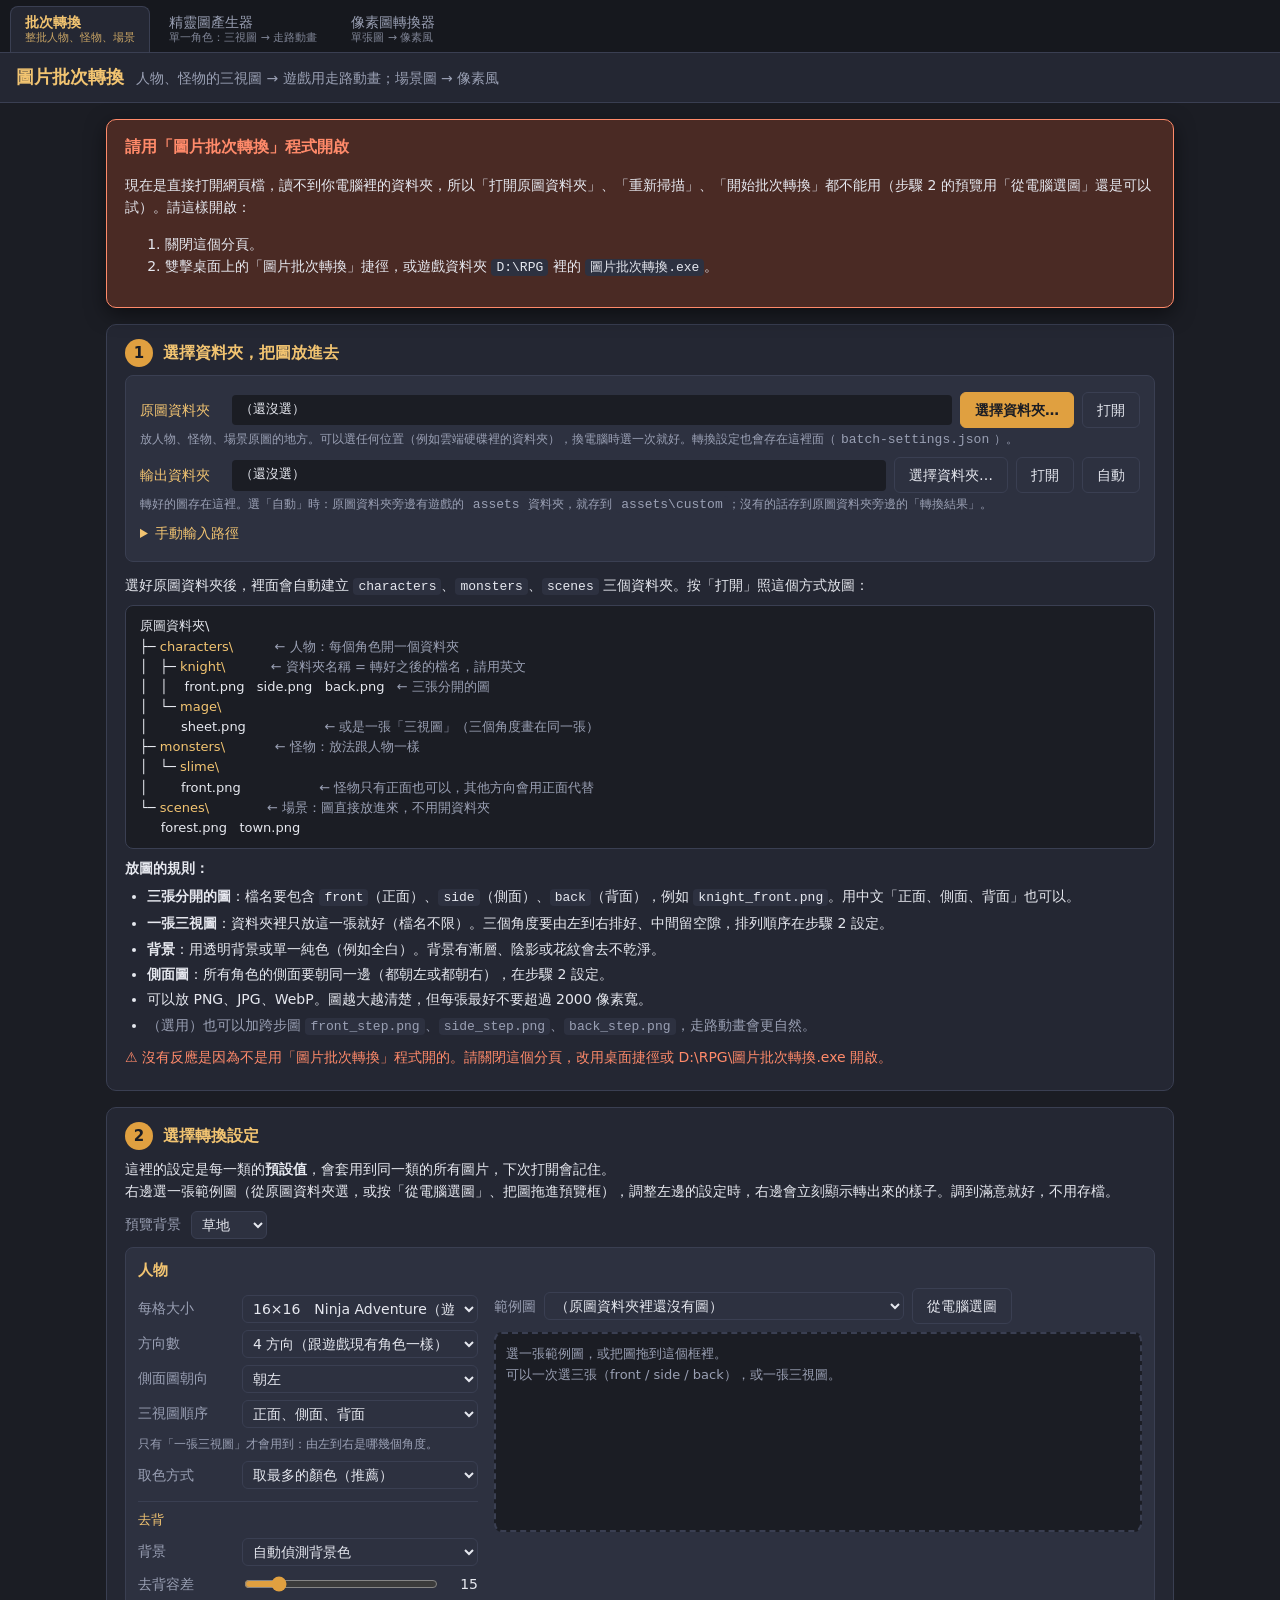
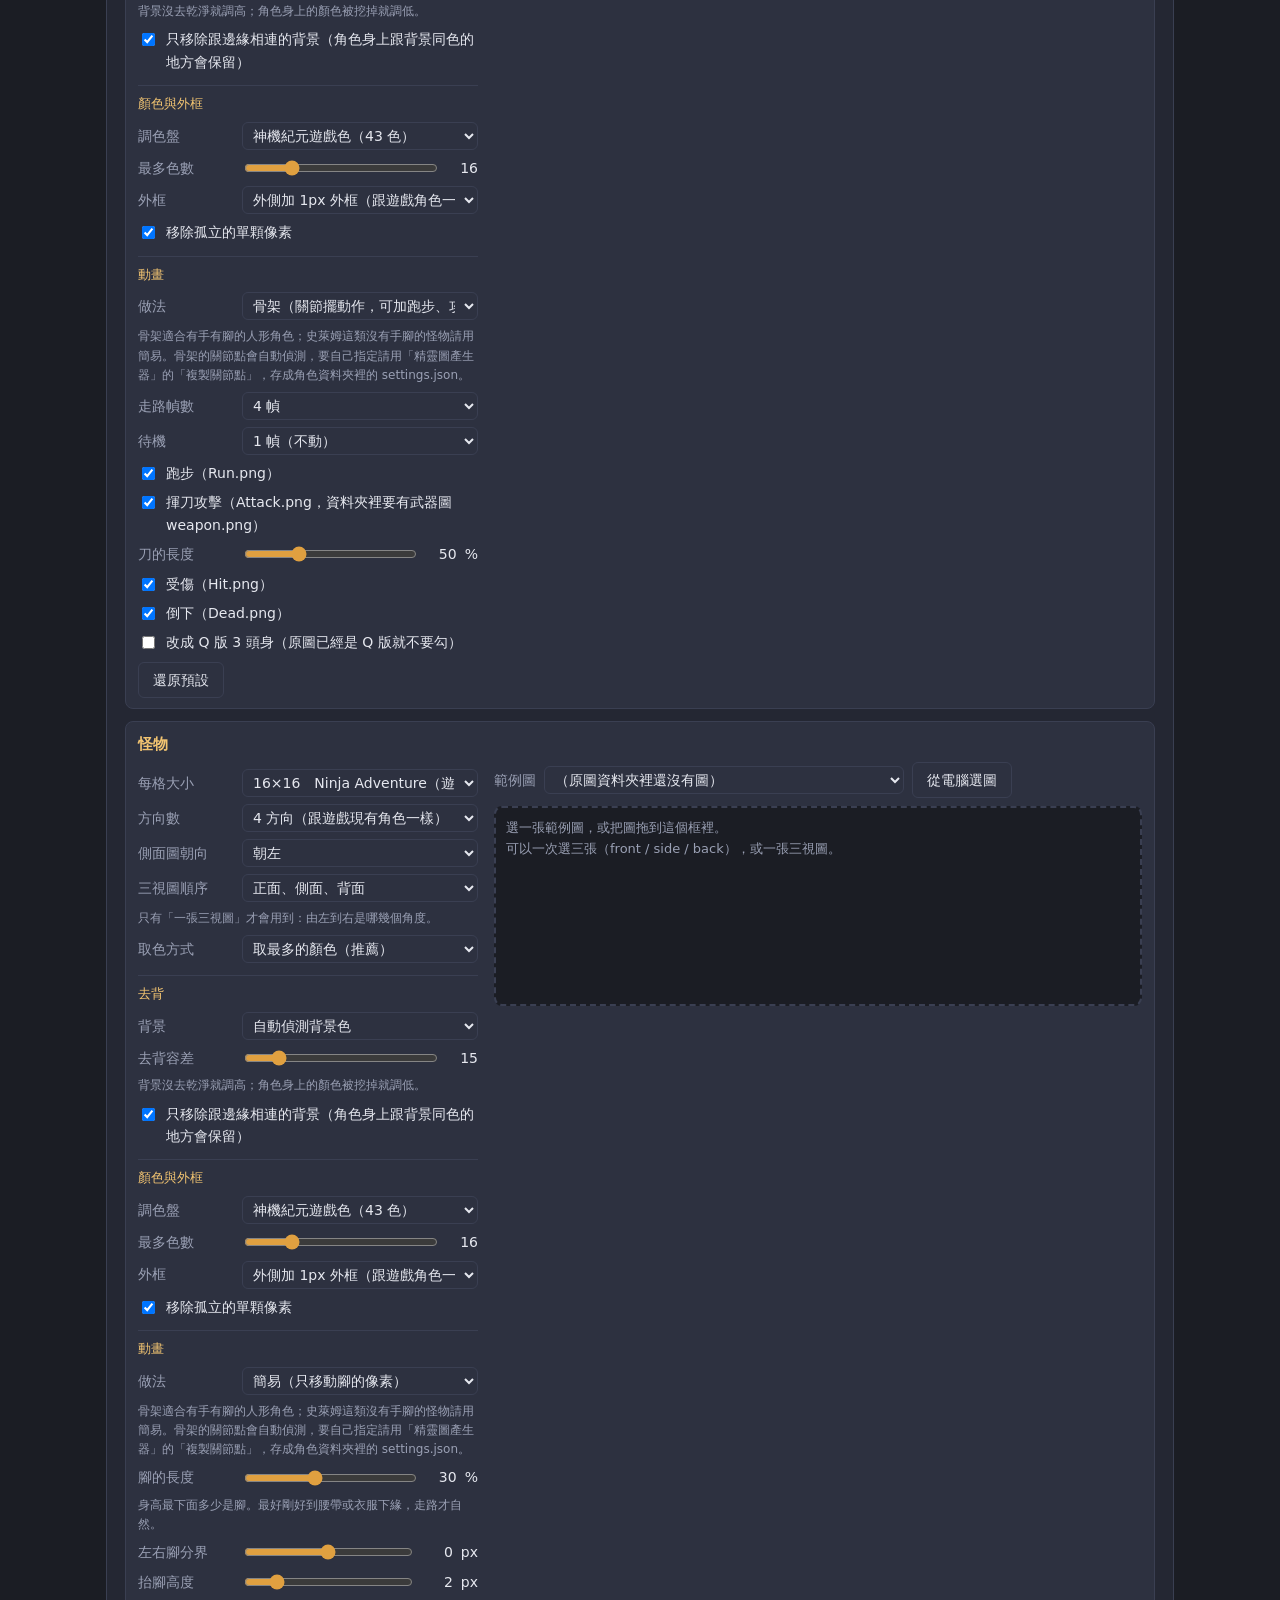
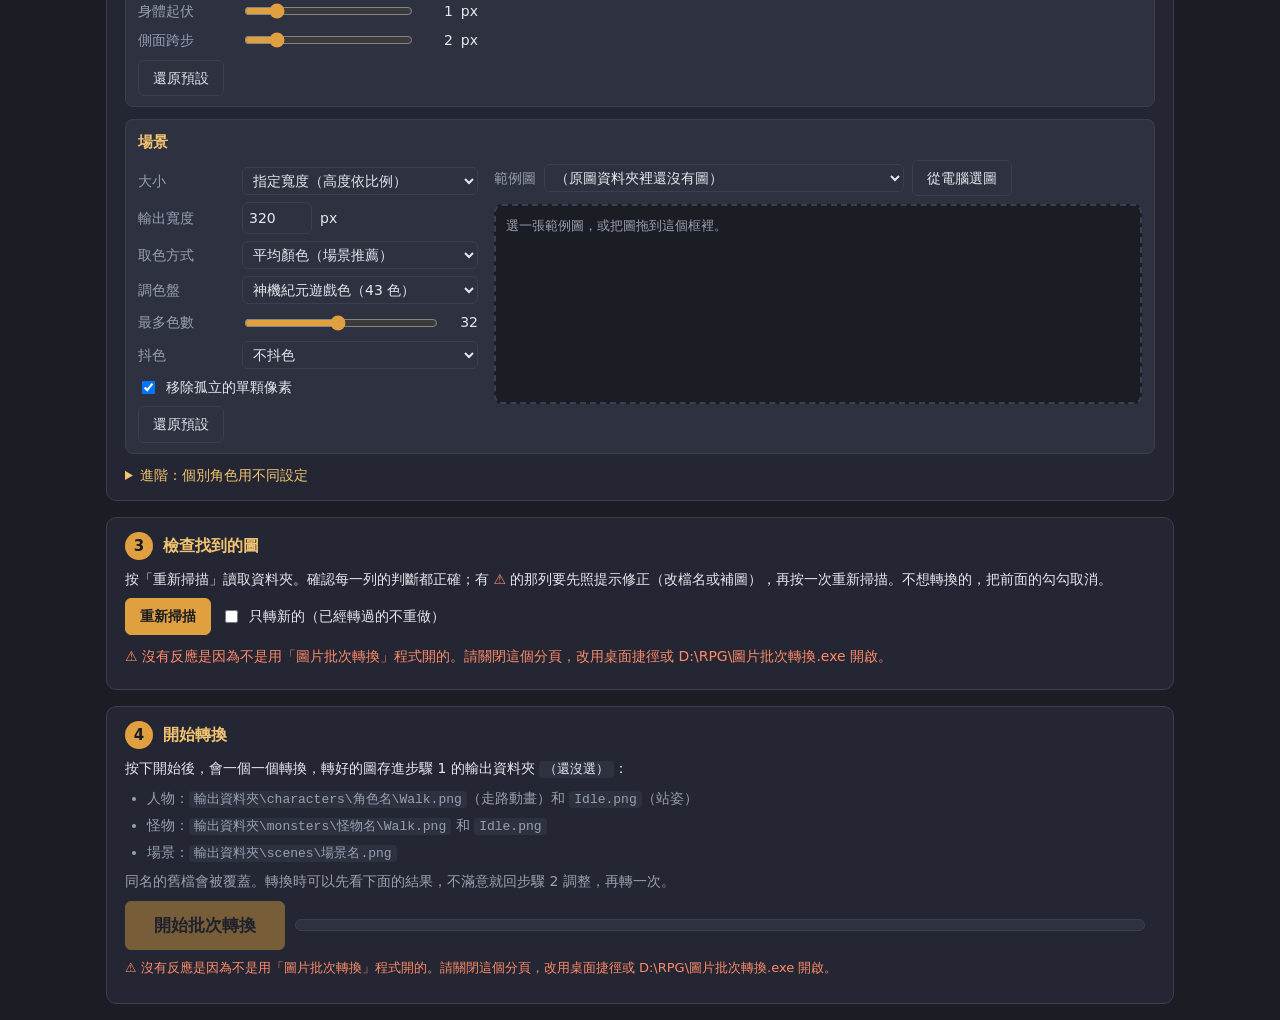
==== commit 7814bdbc: "地圖重整、攻擊與走路動畫更順、跑步塵土、受傷閃紅、按鍵調整 - 地圖：拿掉隨機的火盆；路上與路邊不放障礙物；遺跡避開道路、門口鋪小徑接到路上、牆缺口至少兩格寬；樹和石頭成群擺、群之間至少空兩格；箱子靠" ====
--- a/tools/batch.html
+++ b/tools/batch.html
@@ -617,7 +617,7 @@
 function spriteJson(res, s) {
   const ol = s.outline === 'outer' ? 1 : 0, anims = {};
   for (const a of res.actions) anims[a.id] = { file: a.name + '.png', w: a.W, h: a.H, frames: a.N, ox: a.W / 2, oy: a.H - ol, ms: ANIM_MS[a.id] || 150 };
-  const j = { version: 1, tool: '圖片批次轉換', dirs: ['down', 'up', 'left', 'right'], cell: [res.W, res.H], weapon: res.weaponKind || null, anims };
+  const j = { version: 1, tool: '圖片批次轉換', dirs: ['down', 'up', 'left', 'right', 'downleft', 'downright', 'upleft', 'upright'].slice(0, res.cols || 4), cell: [res.W, res.H], weapon: res.weaponKind || null, anims };
   if (res.projectile) j.projectile = { file: 'Arrow.png', w: res.projectile.width, h: res.projectile.height }; // 射出去的箭（箭頭朝右）
   return JSON.stringify(j, null, 2);
 }
